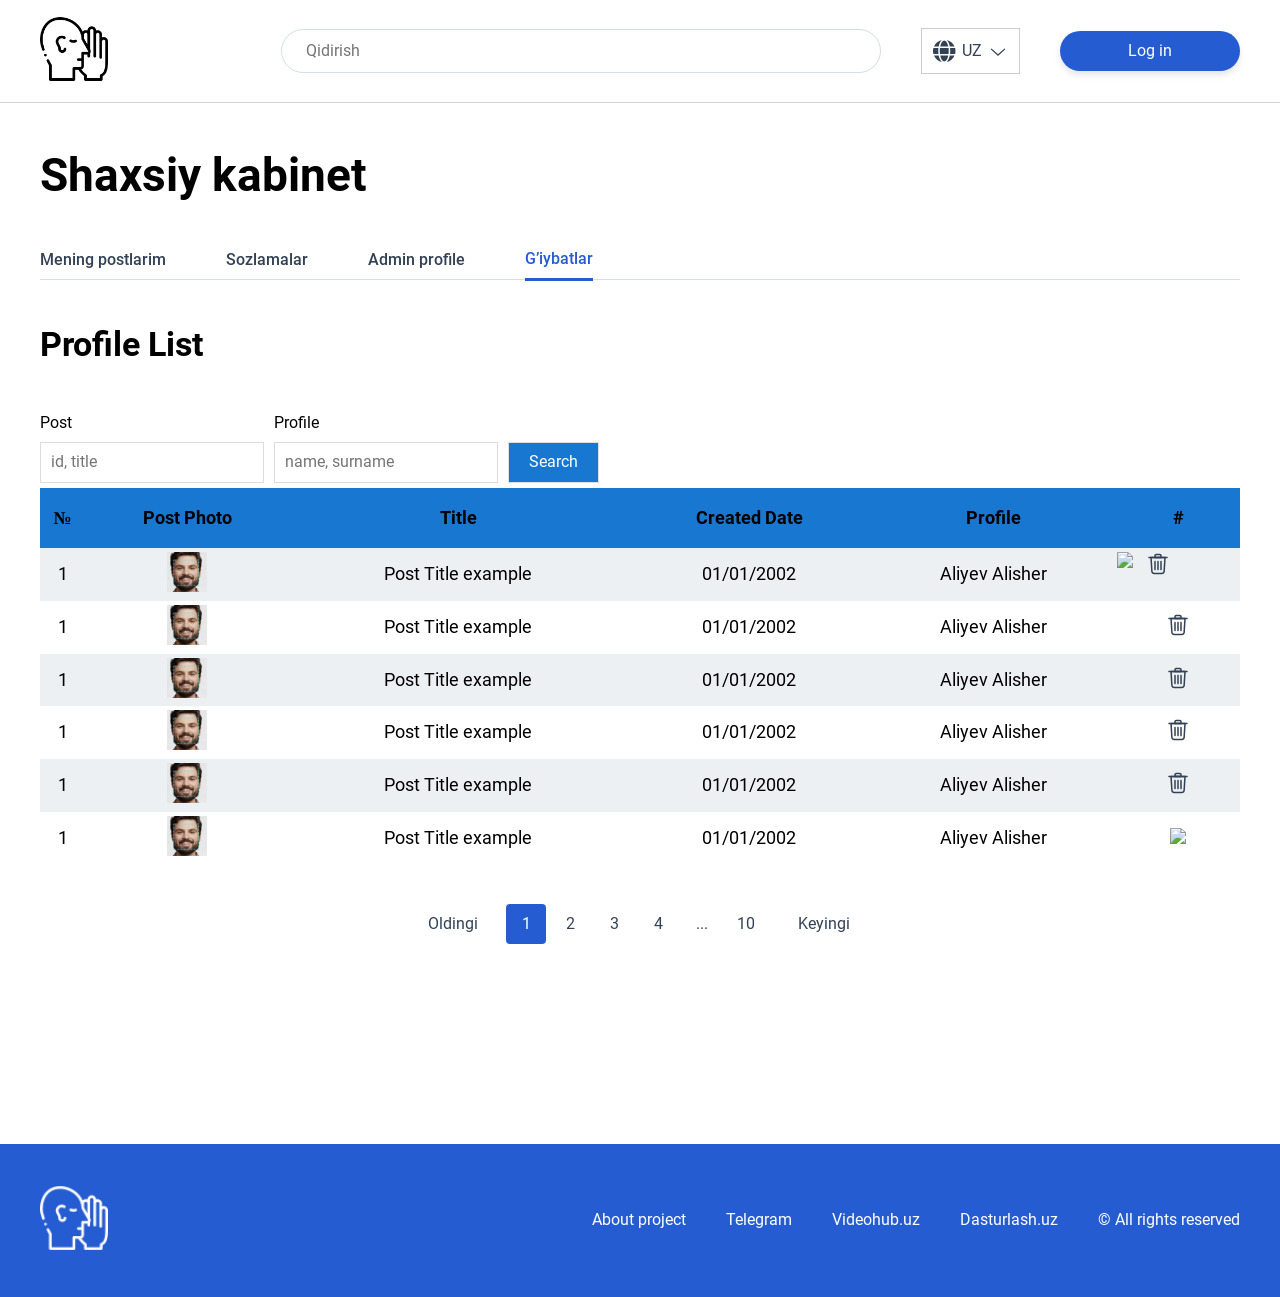
==== giybat-frontend-verstka-master/admin-post-list.html @ 95043446 "get Users list in admin panel" ====
<!DOCTYPE html>
<html lang="en">
<head>
    <meta charset="UTF-8"/>
    <meta name="viewport" content="width=device-width, initial-scale=1.0"/>
    <link rel="stylesheet" href="./css/header.css"/>
    <link rel="stylesheet" href="./css/main.css"/>
    <link rel="stylesheet" href="./css/pagination.css"/>
    <link rel="stylesheet" href="./css/profile-cabinet.css"/>
    <link rel="stylesheet" href="./css/admin-profile.css"/>
    <link rel="stylesheet" href="./css/admin-post-list.css"/>
    <link rel="stylesheet" href="./css/footer.css"/>
    <title>Shaxsiy Kabiat</title>
    <style>
    </style>
</head>
<body>
<div class="wrapper">

    <!-- Header start -->
    <header class="header">
        <div class="container">
            <div class="header_container">
                <div class="header_box__logo">
                    <a href="index.html">
                        <img src="./images/logo.png" alt="Book" class="header_logo"/>
                    </a>
                </div>
                <div class="header_block">
                    <div class="header_box__input">
                        <input type="text" placeholder="Qidirish" class="header_input" id="header-search-inputId"/>
                        <button class="header_search" id="header-search-buttonId"></button>
                    </div>
                    <div class="dropdown">
                        <div class="dropdown_toggle" onclick="toggleLanguageDropdown()">
                            <img src="./images/language.svg" width="24" height="24"/>
                            <span id="current-lang">UZ</span>
                            <img src="./images/arrow1.svg" alt="arrow" class="arrow"/>
                        </div>
                        <div class="dropdown-content" id="dropdown-content">
                            <div onclick="setSelectedLanguage('UZ')">UZ</div>
                            <div onclick="setSelectedLanguage('EN')">EN</div>
                            <div onclick="setSelectedLanguage('RU')">RU</div>
                        </div>
                    </div>
                    <div class="header_btn__box">
                        <div class="header_burger__box">
                            <i class="header_burger"></i>
                        </div>
                        <a href="login.html" class="header_btn" id="header_btn">
                            Log in
                        </a>
                        <div class="header_entrance" id="header_entrance">
                            <button class="header_entrance__toggle">
                                <img id="header_user_image_id" class="header_user_image" src="./images/default-user.png"
                                     alt="">
                                <span id="header_user_name_id">UserName</span>
                            </button>
                            <ul class="header_entrance__menu">
                                <li>
                                    <a href="profile-post-list.html">
                                    <span class="icon">
                                      <svg xmlns="http://www.w3.org/2000/svg"
                                           width="16" height="16" fill="currentColor" viewBox="0 0 16 16">
                                        <path d="M11 5a3 3 0 1 1-6 0 3 3 0 0 1 6 0z"/>
                                        <path d="M14 8s-1 0-1-1-1-4-5-4-5 4-5 4-1 1-1 1v6h12V8z"/>
                                      </svg>
                                    </span>
                                        Kabinetga o'tish
                                    </a>
                                </li>
                                <li>
                                    <a href="#logout" onclick="logout()">
                                    <span class="icon">
                                         <svg xmlns="http://www.w3.org/2000/svg" width="16" height="16"
                                              fill="currentColor" viewBox="0 0 16 16">
                                            <path d="M11.5 2.5a.5.5 0 0 0-.5-.5H4.707l.147-.146a.5.5 0 0 0-.708-.708l-1.5 1.5a.5.5 0 0 0 0 .708l1.5 1.5a.5.5 0 0 0 .708-.708L4.707 3h6.293a.5.5 0 0 0 .5-.5z"/>
                                            <path d="M11 14V6H5v8h6zm1 0V6a1 1 0 0 0-1-1H5a1 1 0 0 0-1 1v8a1 1 0 0 0 1 1h6a1 1 0 0 0 1-1z"/>
                                         </svg>
                                     </span>
                                        Profildan chiqish
                                    </a>
                                </li>
                            </ul>
                        </div>
                    </div>
                </div>
            </div>
        </div>
    </header>
    <!-- Header end -->

    <!-- Main start -->
    <section class="profile_tab container">
        <h2 class="profile_tab_title">Shaxsiy kabinet</h2>

        <!-- Profile tab-->
        <div class="profile_tab_link__block">
            <a href="profile-post-list.html" class="profile_tab_link">
                Mening postlarim
            </a>
            <a href="profile-settings.html" class="profile_tab_link">
                Sozlamalar
            </a>
            <a href="admin-profile.html" class="profile_tab_link  securityRequired"> Admin profile </a>
            <a href="admin-post-list.html" class="profile_tab_link active_link  securityRequired">G’iybatlar</a>
            <div class="profile_tab_line"></div>
        </div>
        <!-- Profile end-->

        <!-- Post List-->
        <h3 class="profile_tab_sub_title">
            Profile List
        </h3>
        <div>
            <div class="form-inline">
                <div class="form-input-group">
                    <label for="admin_post_list_post_input_id">Post</label>
                    <input type="text" id="admin_post_list_post_input_id" placeholder="id, title" name="text" >
                </div>
                <div class="form-input-group">
                    <label for="admin_post_list_profile_input_id">Profile</label>
                    <input type="text" id="admin_post_list_profile_input_id" placeholder="name, surname" name="profile">
                </div>
                <div class="form-input-group form-button-margin">
                    <button type="submit" onclick="getPostList()" id="admin-post-search-btn-id" >Search</button>
                </div>
            </div>
        </div>
        <table class="table">
            <thead>
            <tr class="tr">
                <th class="th">№</th>
                <th class="th">Post Photo</th>
                <th class="th">Title</th>
                <th class="th">Created Date</th>
                <th class="th">Profile</th>
                <th class="th">#</th>
            </tr>
            </thead>
            <tbody id="admin_post_list_table_id">
            <tr class="tr ">
                <td class="td text-center">1</td>
                <td class="td">
                    <img src="./images/photo.png" class="table_photo"/>
                </td>
                <td class="td">Post Title example</td>
                <td class="td">01/01/2002</td>
                <td class="td">Aliyev Alisher</td>
                <td class="td d-flex">
                    <img src="./images/info.png" class="table_basket hover-pointer"/>
                    <img src="./images/basket.svg" class="table_basket hover-pointer"/>
                </td>
            </tr>
            <tr class="tr">
                <td class="td text-center">1</td>
                <td class="td">
                    <img src="./images/photo.png" class="table_photo"/>
                </td>
                <td class="td">Post Title example</td>
                <td class="td">01/01/2002</td>
                <td class="td">Aliyev Alisher</td>
                <td class="td">
                    <img src="./images/basket.svg" class="table_basket hover-pointer"/>
                </td>
            </tr>
            <tr class="tr">
                <td class="td text-center">1</td>
                <td class="td">
                    <img src="./images/photo.png" class="table_photo"/>
                </td>
                <td class="td">Post Title example</td>
                <td class="td">01/01/2002</td>
                <td class="td">Aliyev Alisher</td>
                <td class="td">
                    <img src="./images/basket.svg" class="table_basket hover-pointer"/>
                </td>
            </tr>
            <tr class="tr">
                <td class="td text-center">1</td>
                <td class="td">
                    <img src="./images/photo.png" class="table_photo"/>
                </td>
                <td class="td">Post Title example</td>
                <td class="td">01/01/2002</td>
                <td class="td">Aliyev Alisher</td>
                <td class="td">
                    <img src="./images/basket.svg" class="table_basket hover-pointer"/>
                </td>
            </tr>
            <tr class="tr">
                <td class="td text-center">1</td>
                <td class="td">
                    <img src="./images/photo.png" class="table_photo"/>
                </td>
                <td class="td">Post Title example</td>
                <td class="td">01/01/2002</td>
                <td class="td">Aliyev Alisher</td>
                <td class="td">
                    <img src="./images/basket.svg" class="table_basket hover-pointer"/>
                </td>
            </tr>
            <tr class="tr">
                <td class="td text-center">1</td>
                <td class="td">
                    <img src="./images/photo.png" class="table_photo"/>
                </td>
                <td class="td">Post Title example</td>
                <td class="td">01/01/2002</td>
                <td class="td">Aliyev Alisher</td>
                <td class="td ">
                    <img src="./images/info.png" class="table_basket hover-pointer"/>
                </td>
            </tr>
            </tbody>
        </table>
        <!-- Post list end -->

        <!-- Pagination start -->
        <section class="pagination container">
            <div class="pagination-wrapper" id="paginationWrapperId">
                <div class="pagination_btn__box">
                    <button class="pagination_btn pagination-back">Oldingi</button>
                </div>
                <div class="pagination_block">
                    <div class="pagination_btn__box">
                        <button class="pagination_active">1</button>
                    </div>
                    <div class="pagination_btn__box">
                        <button class="pagination_btn">2</button>
                    </div>
                    <div class="pagination_btn__box">
                        <button class="pagination_btn">3</button>
                    </div>
                    <div class="pagination_btn__box">
                        <button class="pagination_btn">4</button>
                    </div>
                    <div class="pagination_btn__box">
                        <button class="pagination_btn">...</button>
                    </div>
                    <div class="pagination_btn__box">
                        <button class="pagination_btn">10</button>
                    </div>
                </div>
                <div class="pagination_btn__box">
                    <button class="pagination_btn pagination-forward">Keyingi</button>
                </div>
            </div>
        </section>
        <!-- Pagination end -->

    </section>
    <!-- Main end -->

</div>

<!-- Footer start -->
<footer class="footer">
    <div class="container">
        <div class="footer_container">
            <div class="footer_logo__box">
                <a href="index.html">
                    <img src="./images/logo2.png" alt="Book" class="header_logo"/>
                </a>
            </div>
            <ul class="footer_list">
                <li class="footer_item">
                    <a href="" class="footer_link">About project</a>
                </li>
                <li class="footer_item">
                    <a href="" class="footer_link">Telegram</a>
                </li>
                <li class="footer_item">
                    <a href="" class="footer_link">Videohub.uz</a>
                </li>
                <li class="footer_item">
                    <a href="" class="footer_link">Dasturlash.uz</a>
                </li>
                <li class="footer_item">© All rights reserved</li>
            </ul>
        </div>
    </div>
</footer>
<!-- Footer end -->

<!-- Popup Container -->
<div id="popup-container"></div>

<script src="./js/header.js"></script>
<script src="./js/admin-post-list.js"></script>
<script src="./js/main.js"></script>
<script src="./js/security.js"></script>
</body>
</html>
---- giybat-frontend-verstka-master/css/header.css ----
/* Header */
.header {
  padding-top: 15px;
  padding-bottom: 15px;
  background-color: #fff;
  border-bottom: 1px solid #d4d4d4;
}

.header_container {
  display: -webkit-box;
  display: -ms-flexbox;
  display: flex;
  -webkit-box-align: center;
  -ms-flex-align: center;
  align-items: center;
  -webkit-box-pack: justify;
  -ms-flex-pack: justify;
  justify-content: space-between;
}

.header_box__logo {
  padding-right: 40px;
}

.header_logo {
  width: 68px;
}

.header_block {
  width: 100%;
  display: -webkit-box;
  display: -ms-flexbox;
  display: flex;
  -webkit-box-pack: end;
  -ms-flex-pack: end;
  justify-content: flex-end;
  -webkit-box-align: center;
  -ms-flex-align: center;
  align-items: center;
  gap: 40px;
}

.header_box__input {
  position: relative;
  max-width: 600px;
  width: 100%;
}

.header_input {
  border: 1px solid #d4dde8;
  outline: none;
  width: 100%;
  padding: 12px 24px;
  border-radius: 30px;
}

.header_box__input input::-webkit-input-placeholder {
  font-family: "Roboto";
  font-weight: 400;
  font-size: 16px;
  line-height: 20.6px;
}

.header_box__input input::-moz-placeholder {
  font-family: "Roboto";
  font-weight: 400;
  font-size: 16px;
  line-height: 20.6px;
}

.header_box__input input:-ms-input-placeholder {
  font-family: "Roboto";
  font-weight: 400;
  font-size: 16px;
  line-height: 20.6px;
}

.header_box__input input::-ms-input-placeholder {
  font-family: "Roboto";
  font-weight: 400;
  font-size: 16px;
  line-height: 20.6px;
}

.header_box__input input::placeholder {
  font-family: "Roboto";
  font-weight: 400;
  font-size: 16px;
  line-height: 20.6px;
}

.header_search {
  position: absolute;
  width: 20px;
  height: 20px;
  background-image: url("../../images/search.svg");
  background-size: 20px 20px;
  top: 50%;
  right: 24px;
  -webkit-transform: translateY(-50%);
  transform: translateY(-50%);
}

.dropdown {
  position: relative;
  display: inline-block;
  font-family: Arial, sans-serif;
}

.dropdown_toggle {
  width: 99px;
  padding: 10px;
  display: -webkit-box;
  display: -ms-flexbox;
  display: flex; /* Flexbox для выравнивания */
  -webkit-box-align: center;
  -ms-flex-align: center;
  align-items: center; /* Вертикальное выравнивание по центру */
  -webkit-box-pack: justify;
  -ms-flex-pack: justify;
  justify-content: space-between;
  cursor: pointer;
  -webkit-transition: border 0.3s ease;
  transition: border 0.3s ease;
  border: 1px solid #ccc;
}

.active:hover {
  background-color: #255cd2;
}

#current-lang {
  color: #334155;
  font-family: "Roboto";
  font-weight: 400;
  font-size: 16px;
  line-height: 20.16px;
  margin-left: 6px;
}

/* Стиль стрелки */
.dropdown_toggle .arrow {
  margin-left: 5px;
  -webkit-transition: -webkit-transform 0.3s ease;
  transition: -webkit-transform 0.3s ease;
  transition: transform 0.3s ease;
  transition: transform 0.3s ease, -webkit-transform 0.3s ease; /* Плавная анимация вращения */
  -webkit-transform-origin: center;
  transform-origin: center; /* Точка вращения в центре */
}

/* Вращаем стрелку снизу вверх при открытии меню */
.dropdown_toggle.active .arrow {
  -webkit-transform: rotateX(180deg);
  transform: rotateX(
    180deg
  ); /* Вращение по оси X на 180 градусов снизу вверх */
}

.dropdown-content {
  display: none;
  position: absolute;
  background-color: white;
  border: 1px solid #ccc;
  width: 99px;
  z-index: 1;
}

.dropdown-content div {
  font-weight: 400;
  font-size: 16px;
  line-height: 20.16px;
  padding: 14px 24px;
  cursor: pointer;
  text-align: center; /* Центрирование текста */
}

.dropdown-content div:hover {
  background-color: #255cd2;
  color: #ffffff;
  text-decoration: underline;
}

.show {
  display: block;
}

.header_btn__box {
  max-width: 180px;
  width: 100%;
}

.header_btn {
  background-color: #255cd2; /* Синий цвет фона */
  color: #ffffff; /* Цвет текста */
  padding: 10px 68px; /* Отступы внутри кнопки */
  border: none; /* Убираем рамку */
  border-radius: 30px; /* Закругленные углы */
  font-weight: 400;
  font-size: 16px; /* Размер шрифта */
  line-height: 20.16px;
  cursor: pointer; /* Курсор при наведении */
  text-align: center; /* Центрирование текста */
  display: inline-block; /* Блочный элемент в строке */
  -webkit-box-shadow: 0 4px 6px rgba(0, 0, 0, 0.1);
  box-shadow: 0 4px 6px rgba(0, 0, 0, 0.1); /* Легкая тень */
  -webkit-transition: background-color 0.3s ease;
  transition: background-color 0.3s ease; /* Плавный переход фона при наведении */
  /* display: none; */
}

/* Menu start */
.header_entrance {
  position: relative;
  display: none;
}

.header_entrance__toggle {
  background-color: #fff;
  border: 1px solid #ccc;
  padding: 10px 15px;
  cursor: pointer;
  border-radius: 4px;
  display: flex;
  align-items: center;
  gap: 10px;
}

.header_entrance__menu {
  position: absolute;
  top: 100%;
  left: 0;
  display: none;
  background-color: #fff;
  border: 1px solid #ccc;
  border-radius: 4px;
  margin-top: 5px;
  list-style: none;
  padding: 0;
  width: 200px;
  box-shadow: 0 4px 6px rgba(0, 0, 0, 0.1);
}

.header_entrance__menu li {
  border-bottom: 1px solid #eee;
}

.header_entrance__menu li:last-child {
  border-bottom: none;
}

.header_entrance__menu a {
  text-decoration: none;
  color: #333;
  display: flex;
  align-items: center;
  gap: 10px;
  padding: 10px;
}

.header_entrance__menu a:hover {
  background-color: #f0f0f0;
}

.icon {
  display: flex;
  align-items: center;
}

.header_entrance__show {
  display: block;
}

.header_user_image{
  width: 24px;
  height: 24px;
}
/* Menu end*/

.header_entrance__block {
  position: relative;
  /* display: none; */
}

.header_name__block {
  display: flex;
  align-items: center;
}

.header_img__box {
  margin-right: 6px;
}

.rounded-circle {
  border-radius: 50%;
}

.header_list {
  position: absolute;
  display: none;
}

.header_entrance__link {
  color: #202020;
  display: flex;
  align-items: flex-start;
  border-bottom: 1px solid #cccccc;
  background-color: #f6f8fa;
  border-radius: 3px;
  padding: 10px;
}

.header_entrance__link:hover {
  background-color: #cccccc;
}

.header_entrance__link::before {
  content: "";
  width: 14px;
  height: 14px;
  display: inline-block;
  margin-right: 6px;
}

.header_entrance__item:nth-child(1) .header_entrance__link::before {
  background-image: url("../images/user.svg");
  background-size: 12.25px 14px;
  background-repeat: no-repeat;
  background-position: center center;
}

.header_entrance__item:nth-child(2) .header_entrance__link::before {
  background-image: url("../images/pencil.svg");
  background-size: 14px 14px;
  background-repeat: no-repeat;
  background-position: center center;
}

.header_entrance__item:nth-child(3) .header_entrance__link::before {
  background-image: url("../images/close.svg");
  background-size: 8.75px 14px;
  background-repeat: no-repeat;
  background-position: center center;
}

.header_btn:hover {
  background-color: #165cbb; /* Изменение фона при наведении */
}

@media screen and (max-width: 1100px) {
  .header_box__input {
    max-width: 300px;
  }
}

@media screen and (max-width: 800px) {
  .header_box__logo {
    padding-right: 20px;
  }

  .header_block {
    gap: 20px;
  }

  .header_btn {
    padding-left: 48px;
    padding-right: 48px;
  }
}

@media screen and (max-width: 700px) {
  .header_burger__box {
    padding: 12px 11px;
    background-color: #edf0f3;
  }

  .header_burger {
    width: 18px;
    height: 16px;
    background-image: url("../../images/burger.svg");
    background-repeat: no-repeat;
    background-position: center center;
    display: block;
  }

  .header_btn {
    display: none;
  }
}

@media screen and (max-width: 500px) {
  .header {
    padding-top: 20px;
    padding-bottom: 20px;
  }

  .header_input {
    display: none;
  }

  .header_search {
    right: 0;
  }

  .current-lang {
    font-size: 14px;
    line-height: 17.64px;
  }
}
---- giybat-frontend-verstka-master/css/main.css ----
@charset "UTF-8";
html {
    line-height: 1.15; /* 1 */
    -webkit-text-size-adjust: 100%; /* 2 */
}

body {
    margin: 0;
}

main {
    display: block;
}

h1 {
    font-size: 2em;
    margin: 0.67em 0;
}

hr {
    -webkit-box-sizing: content-box;
    box-sizing: content-box; /* 1 */
    height: 0; /* 1 */
    overflow: visible; /* 2 */
}

pre {
    font-family: monospace, monospace; /* 1 */
    font-size: 1em; /* 2 */
}

a {
    background-color: transparent;
}

abbr[title] {
    border-bottom: none; /* 1 */
    text-decoration: underline; /* 2 */
    -webkit-text-decoration: underline dotted;
    text-decoration: underline dotted; /* 2 */
}

b,
strong {
    font-weight: bolder;
}

code,
kbd,
samp {
    font-family: monospace, monospace; /* 1 */
    font-size: 1em; /* 2 */
}

small {
    font-size: 80%;
}

sub,
sup {
    font-size: 75%;
    line-height: 0;
    position: relative;
    vertical-align: baseline;
}

sub {
    bottom: -0.25em;
}

sup {
    top: -0.5em;
}

img {
    border-style: none;
}


button,
input,
optgroup,
select,
textarea {
    font-family: inherit; /* 1 */
    font-size: 100%; /* 1 */
    line-height: 1.15; /* 1 */
    margin: 0; /* 2 */
}


button,
input {
    /* 1 */
    overflow: visible;
}

button,
select {
    /* 1 */
    text-transform: none;
}

/**
 * Correct the inability to style clickable types in iOS and Safari.
 */
button,
[type="button"],
[type="reset"],
[type="submit"] {
    -webkit-appearance: button;
}

/**
 * Remove the inner border and padding in Firefox.
 */
button::-moz-focus-inner,
[type="button"]::-moz-focus-inner,
[type="reset"]::-moz-focus-inner,
[type="submit"]::-moz-focus-inner {
    border-style: none;
    padding: 0;
}

/**
 * Restore the focus styles unset by the previous rule.
 */
button:-moz-focusring,
[type="button"]:-moz-focusring,
[type="reset"]:-moz-focusring,
[type="submit"]:-moz-focusring {
    outline: 1px dotted ButtonText;
}


/**
 * 1. Correct the text wrapping in Edge and IE.
 * 2. Correct the color inheritance from `fieldset` elements in IE.
 * 3. Remove the padding so developers are not caught out when they zero out
 *    `fieldset` elements in all browsers.
 */
legend {
    -webkit-box-sizing: border-box;
    box-sizing: border-box; /* 1 */
    color: inherit; /* 2 */
    display: table; /* 1 */
    max-width: 100%; /* 1 */
    padding: 0; /* 3 */
    white-space: normal; /* 1 */
}

/**
 * Add the correct vertical alignment in Chrome, Firefox, and Opera.
 */
progress {
    vertical-align: baseline;
}

/**
 * Remove the default vertical scrollbar in IE 10+.
 */
textarea {
    overflow: auto;
}

/**
 * 1. Add the correct box sizing in IE 10.
 * 2. Remove the padding in IE 10.
 */
[type="checkbox"],
[type="radio"] {
    -webkit-box-sizing: border-box;
    box-sizing: border-box; /* 1 */
    padding: 0; /* 2 */
}

/**
 * Correct the cursor style of increment and decrement buttons in Chrome.
 */
[type="number"]::-webkit-inner-spin-button,
[type="number"]::-webkit-outer-spin-button {
    height: auto;
}

/**
 * 1. Correct the odd appearance in Chrome and Safari.
 * 2. Correct the outline style in Safari.
 */
[type="search"] {
    -webkit-appearance: textfield; /* 1 */
    outline-offset: -2px; /* 2 */
}

/**
 * Remove the inner padding in Chrome and Safari on macOS.
 */
[type="search"]::-webkit-search-decoration {
    -webkit-appearance: none;
}

/**
 * 1. Correct the inability to style clickable types in iOS and Safari.
 * 2. Change font properties to `inherit` in Safari.
 */
::-webkit-file-upload-button {
    -webkit-appearance: button; /* 1 */
    font: inherit; /* 2 */
}


/**
 * Add the correct display in IE 10.
 */
[hidden] {
    display: none;
}

@font-face {
    font-display: swap;
    font-family: "Roboto";
    font-style: normal;
    font-weight: 400;
    src: url("../fonts/roboto-v32-latin-regular.woff2") format("woff2");
}

@font-face {
    font-display: swap;
    font-family: "Roboto";
    font-style: normal;
    font-weight: 500;
    src: url("../fonts/roboto-v32-latin-500.woff2") format("woff2");
}

@font-face {
    font-display: swap;
    font-family: "Roboto";
    font-style: normal;
    font-weight: 700;
    src: url("../fonts/roboto-v32-latin-700.woff2") format("woff2");
}

html {
    box-sizing: border-box;
    scroll-behavior: smooth;
    height: 100%;
}

*,
*::before,
*::after {
    box-sizing: inherit;
    font-family: "Roboto";
}

body {
    height: 100%;
    margin: 0;
    padding: 0;
}

h1,
h2,
h3,
h4,
h5,
h6,
p {
    margin: 0;
}

img {
    width: 100%;
    height: auto;
    -o-object-fit: cover;
    object-fit: cover;
}

ul,
li {
    padding: 0;
    margin: 0;
    list-style: none;
}

a {
    display: inline-block;
    text-decoration: none;
}

button {
    display: inline-block;
    background: transparent;
    border: none;
    cursor: pointer;
    padding: 0;
}

.container {
    max-width: 1240px;
    width: 100%;
    margin-left: auto;
    margin-right: auto;
    padding-left: 20px;
    padding-right: 20px;
}

.container-small {
    width: 60%;
    margin-left: auto;
    margin-right: auto;
    padding-left: 20px;
    padding-right: 20px;
}

.btn {
    border-radius: 30px;
    padding: 10px 35px;
    font-weight: 500;
    font-size: 16px;
    line-height: 22.4px;
    display: inline-block;
}

.btn-default {
    color: black;
    background-color: #edf0f3;
}

.btn-primary {
    color: #ffffff;
    background-color: #255cd2;

}


.bottom-m-3 {
    margin-bottom: 2.5rem;
}

.paragraph-title {
    font-weight: 700;
    font-size: 24px;
    line-height: 28.8px;
    margin-bottom: 24px;
}

.mt-2 {
    margin-top: 32px;
}

.ml-3 {
    margin-left: 3rem;
}

.mb-16 {
    margin-bottom: 40px;
}

.mb-1 {
    margin-bottom: 16px;
}

.position-relative {
    position: relative;
}

.display-none {
    display: none;
}

.d-flex {
    display: flex;
}

.justify-content-end {
    justify-content: end;
}

.text-center {
    text-align: center;
}

.hover-pointer:hover {
    cursor: pointer;
}

/* Popup container */
#popup-container {
    position: fixed;
    top: 20px;
    right: 20px;
    display: flex;
    flex-direction: column;
    gap: 10px;
    align-items: flex-end;
}

/* Individual popup styling */
.popup {
    background-color: #4CAF50;
    color: white;
    padding: 15px;
    border-radius: 5px;
    box-shadow: 0px 0px 10px rgba(0, 0, 0, 0.1);
    transition: opacity 0.5s ease-in-out, transform 0.5s ease-in-out;
    opacity: 1;
    transform: translateX(0);
}

.popup.hide {
    opacity: 0;
    transform: translateX(100px);
}

.width-100 {
    width: 100%;
}
---- giybat-frontend-verstka-master/css/pagination.css ----
.pagination {
    padding-bottom: 100px;
}

.pagination-wrapper {
    max-width: 434px;
    width: 100%;
    margin-left: auto;
    margin-right: auto;
    justify-content: space-between;
}

.pagination-wrapper,
.pagination_block {
    display: flex;
    align-items: center;
}

.pagination_block {
    margin-left: 24px;
    margin-right: 24px;
    column-gap: 4px;
}

.pagination_btn {
    font-weight: 400;
    font-size: 16px;
    line-height: 22.4px;
    color: #334155;
    position: relative;
}

.pagination_btn_dots {
    font-weight: 400;
    font-size: 16px;
    line-height: 22.4px;
    color: #334155;
    position: relative;
}
.pagination_btn_dots:hover {
  cursor: default;
}

.pagination-back {
    width: 59px;
    height: 22px;
}

.pagination-back::after {
    content: "";
    width: 12px;
    height: 12px;
    display: inline-block;
    background-image: url("../../images/arrow1.svg");
    background-position: center center;
    background-repeat: no-repeat;
    position: absolute;
    top: 52%;
    left: -6px;
    rotate: 90deg;
    transform: translateX(-50%);
}

.pagination-forward {
    width: 67px;
    height: 22px;
}

.pagination-forward::before {
    content: "";
    width: 12px;
    height: 12px;
    display: inline-block;
    background-image: url("../../images/arrow1.svg");
    background-position: center center;
    background-repeat: no-repeat;
    position: absolute;
    top: 50%;
    right: -6px;
    rotate: -90deg;
    transform: translateX(50%);
}

.pagination_block .pagination_btn {
    width: 40px;
    height: 40px;
    padding: 9px 10px;
    border-radius: 4px;
}

.pagination_block .pagination_btn:hover {
    background-color: #edf0f3;
}

.pagination_btn__box .pagination_active {
    background-color: #255cd2;
    color: #ffffff;
    font-weight: 400;
    font-size: 16px;
    line-height: 22.4px;
    position: relative;
    width: 40px;
    height: 40px;
    padding: 9px 10px;
    border-radius: 4px;
}

.pagination_block .active:hover {
    background-color: #255cd2;
}

@media screen and (max-width: 500px) {
    .pagination {
        padding-bottom: 60px;
    }

    .pagination-wrapper {
        justify-content: center;
        column-gap: 0;
        row-gap: 0;
    }

    .pagination_btn {
        width: 53px;
        height: 20px;
        font-size: 14px;
        line-height: 19.6px;
    }

    .pagination-back::after {
        top: 49%;
    }

    .pagination-forward::before {
        right: -12px;
    }

    .pagination_block {
        margin-left: 10px;
        margin-right: 10px;
    }

    .pagination_btn__box:nth-child(4) {
        display: none;
    }

    .pagination_block .pagination_btn {
        width: 30px;
        height: 30px;
        padding: 5px;
    }
}
---- giybat-frontend-verstka-master/css/profile-cabinet.css ----
.profile_tab {
    padding-top: 40px;
    padding-bottom: 100px;
}

.profile_tab_title {
    font-weight: 700;
    font-size: 46px;
    line-height: 64.4px;
    margin-bottom: 40px;
}

.profile_tab_sub_title {
    font-weight: 700;
    font-size: 34px;
    line-height: 47.6px;
    margin-bottom: 40px;
}

.profile_tab_link__block {
    position: relative;
    display: -webkit-box;
    display: -ms-flexbox;
    display: flex;
    -webkit-box-align: center;
    -ms-flex-align: center;
    align-items: center;
    -webkit-column-gap: 60px;
    -moz-column-gap: 60px;
    column-gap: 60px;
    margin-bottom: 40px;
}

.profile_tab_link {
    font-weight: 500;
    font-size: 16px;
    line-height: 22.4px;
    color: #334155;
    padding-bottom: 8px;
}

.active_link {
    color: #255cd2;
    border-bottom: 3px solid #255cd2;
    z-index: 111;
}

.profile_tab_line {
    position: absolute;
    width: 100%;
    height: 1px;
    background-color: #d4dde8;
    bottom: 1px;
}

.profile_tab .posts_block {
    justify-content: flex-start;
    margin-bottom: 40px;
}

.profile_tab .posts_block .posts_box {
    position: relative;
}
---- giybat-frontend-verstka-master/css/admin-profile.css ----
.privacy-text {
    font-size: 14px;
}

.privacy-text a {
    color: #255cd2;
}

.privacy-text a:hover {
    text-decoration: underline;
}

.table {
    margin-bottom: 40px;
}

.table, .tr {
    width: 100%;
}

.table, .th, .td {
    border: 0;
    border-collapse: collapse;
}

.tr {
    text-align: center;
}

.td {
    padding-top: 4px;
    padding-bottom: 4px;
    gap: 5px;
}

tbody .tr:nth-child(odd) {
    background-color: #edf0f3;
}

tbody{
    font-size: 18px;
}

thead .tr {
    background-color: #1877d1;
    font-size: 18px;
}

.th {
    padding-top: 20px;
    padding-bottom: 20px;
}

.table_photo {
    width: 40px;
}

.table_basket {
    width: 24px;
}


.table_btn {
    font-weight: 500;
    font-size: 16px;
    line-height: 20.16px;
    color: #ffffff;
    border-radius: 30px;
}

.table_btn_block {
    padding: 4px 20px;
    background-color: #c8040a;
}

.table_btn_active {
    padding: 4px 17.5px;
    background-color: #0e7c12;
}
.table_btn_in_registration {
    padding: 4px 17.5px;
    background-color: #ed9510;
}
---- giybat-frontend-verstka-master/css/admin-post-list.css ----
.form-inline {
    display: flex;
    flex-flow: row wrap;
    align-items: end;
}

.form-input-group {
    display: flex;
    flex-direction: column;
}

.form-inline label {
    margin: 5px 10px 5px 0;
}

.form-inline input {
    vertical-align: middle;
    margin: 5px 10px 5px 0;
    padding: 10px;
    background-color: #fff;
    border: 1px solid #ddd;
}

.form-inline button {
    padding: 10px 20px;
    background-color: #1877d1;
    border: 1px solid #ddd;
    color: white;
    cursor: pointer;
}

.form-inline button:hover {
    background-color: dodgerblue;
}

.form-button-margin{
    margin: 5px 10px 5px 0;
}
@media (max-width: 800px) {
    .form-inline input {
        margin: 10px 0;
    }

    .form-inline {
        flex-direction: column;
        align-items: stretch;
    }
}
---- giybat-frontend-verstka-master/css/footer.css ----
.footer {
  padding-top: 40px;
  padding-bottom: 40px;
  background-color: #255cd2;
}

.footer_container {
  display: flex;
  justify-content: space-between;
  align-items: center;
}

.footer_logo {
  width: 77px;
  margin-right: 40px;
}

.footer_list {
  display: flex;
  column-gap: 40px;
  align-items: center;
}

.footer_item,
.footer_link {
  font-weight: 400;
  font-size: 16px;
  line-height: 20.16px;
  color: #ffffff;
  transition: all 0.3 ease;
}

.footer_link:hover {
  text-decoration: underline;
}

@media screen and (max-width: 810px) {
  .footer_logo {
    margin: 0;
  }

  .footer_container {
    flex-direction: column;
    margin-bottom: 24px;
  }

  .footer_list {
    flex-direction: column;
    row-gap: 14px;
  }
}
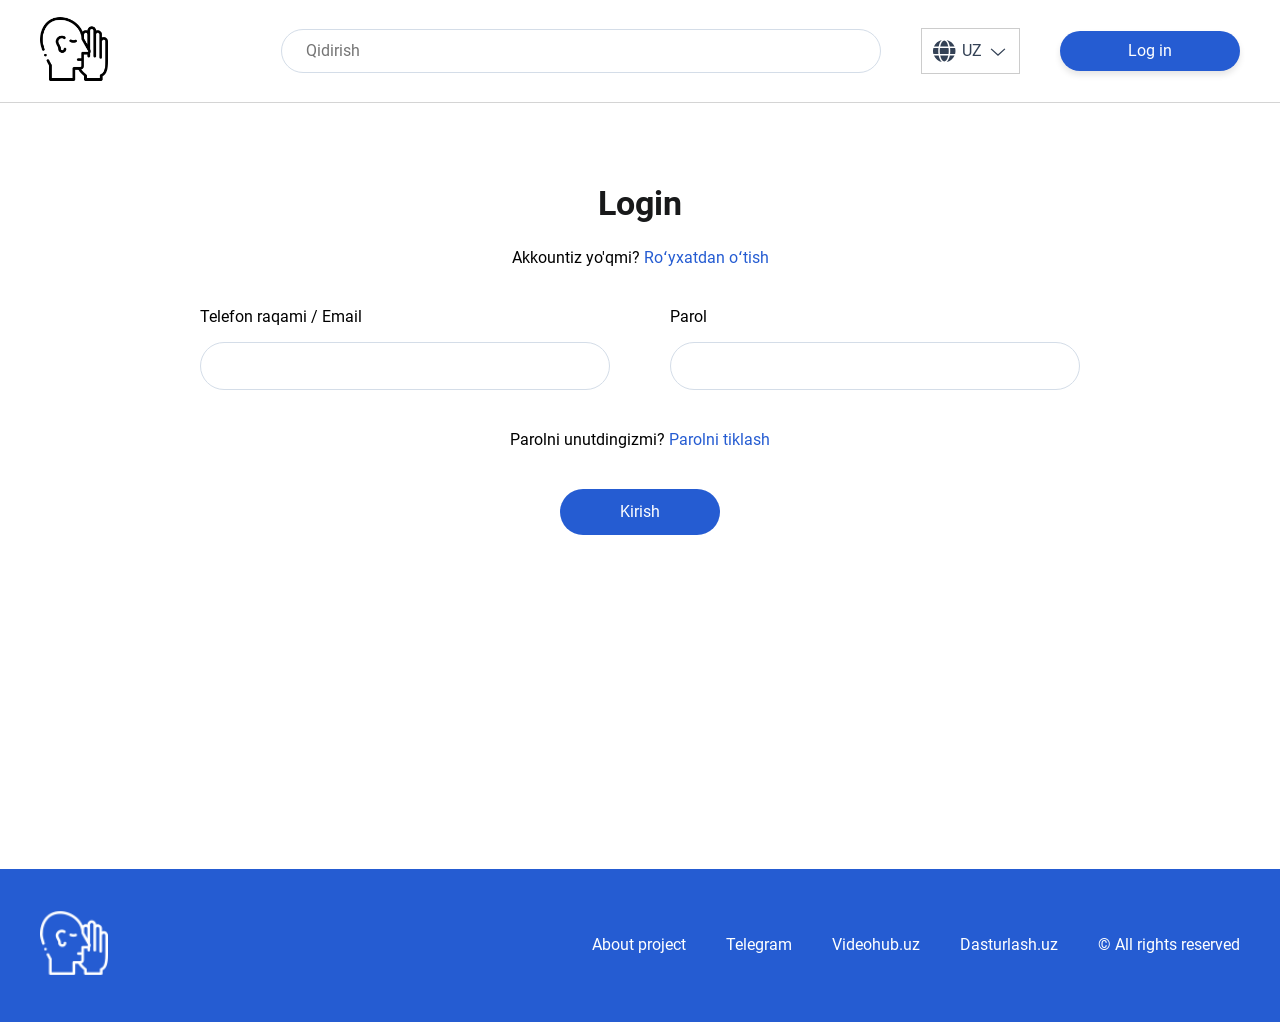
==== commit 461173aa: "loyixaning 99.9% qismi yaunlandi" ====
--- a/giybat-frontend-verstka-master/admin-post-list.html
+++ b/giybat-frontend-verstka-master/admin-post-list.html
@@ -152,66 +152,7 @@
                     <img src="./images/basket.svg" class="table_basket hover-pointer"/>
                 </td>
             </tr>
-            <tr class="tr">
-                <td class="td text-center">1</td>
-                <td class="td">
-                    <img src="./images/photo.png" class="table_photo"/>
-                </td>
-                <td class="td">Post Title example</td>
-                <td class="td">01/01/2002</td>
-                <td class="td">Aliyev Alisher</td>
-                <td class="td">
-                    <img src="./images/basket.svg" class="table_basket hover-pointer"/>
-                </td>
-            </tr>
-            <tr class="tr">
-                <td class="td text-center">1</td>
-                <td class="td">
-                    <img src="./images/photo.png" class="table_photo"/>
-                </td>
-                <td class="td">Post Title example</td>
-                <td class="td">01/01/2002</td>
-                <td class="td">Aliyev Alisher</td>
-                <td class="td">
-                    <img src="./images/basket.svg" class="table_basket hover-pointer"/>
-                </td>
-            </tr>
-            <tr class="tr">
-                <td class="td text-center">1</td>
-                <td class="td">
-                    <img src="./images/photo.png" class="table_photo"/>
-                </td>
-                <td class="td">Post Title example</td>
-                <td class="td">01/01/2002</td>
-                <td class="td">Aliyev Alisher</td>
-                <td class="td">
-                    <img src="./images/basket.svg" class="table_basket hover-pointer"/>
-                </td>
-            </tr>
-            <tr class="tr">
-                <td class="td text-center">1</td>
-                <td class="td">
-                    <img src="./images/photo.png" class="table_photo"/>
-                </td>
-                <td class="td">Post Title example</td>
-                <td class="td">01/01/2002</td>
-                <td class="td">Aliyev Alisher</td>
-                <td class="td">
-                    <img src="./images/basket.svg" class="table_basket hover-pointer"/>
-                </td>
-            </tr>
-            <tr class="tr">
-                <td class="td text-center">1</td>
-                <td class="td">
-                    <img src="./images/photo.png" class="table_photo"/>
-                </td>
-                <td class="td">Post Title example</td>
-                <td class="td">01/01/2002</td>
-                <td class="td">Aliyev Alisher</td>
-                <td class="td ">
-                    <img src="./images/info.png" class="table_basket hover-pointer"/>
-                </td>
-            </tr>
+
             </tbody>
         </table>
         <!-- Post list end -->
